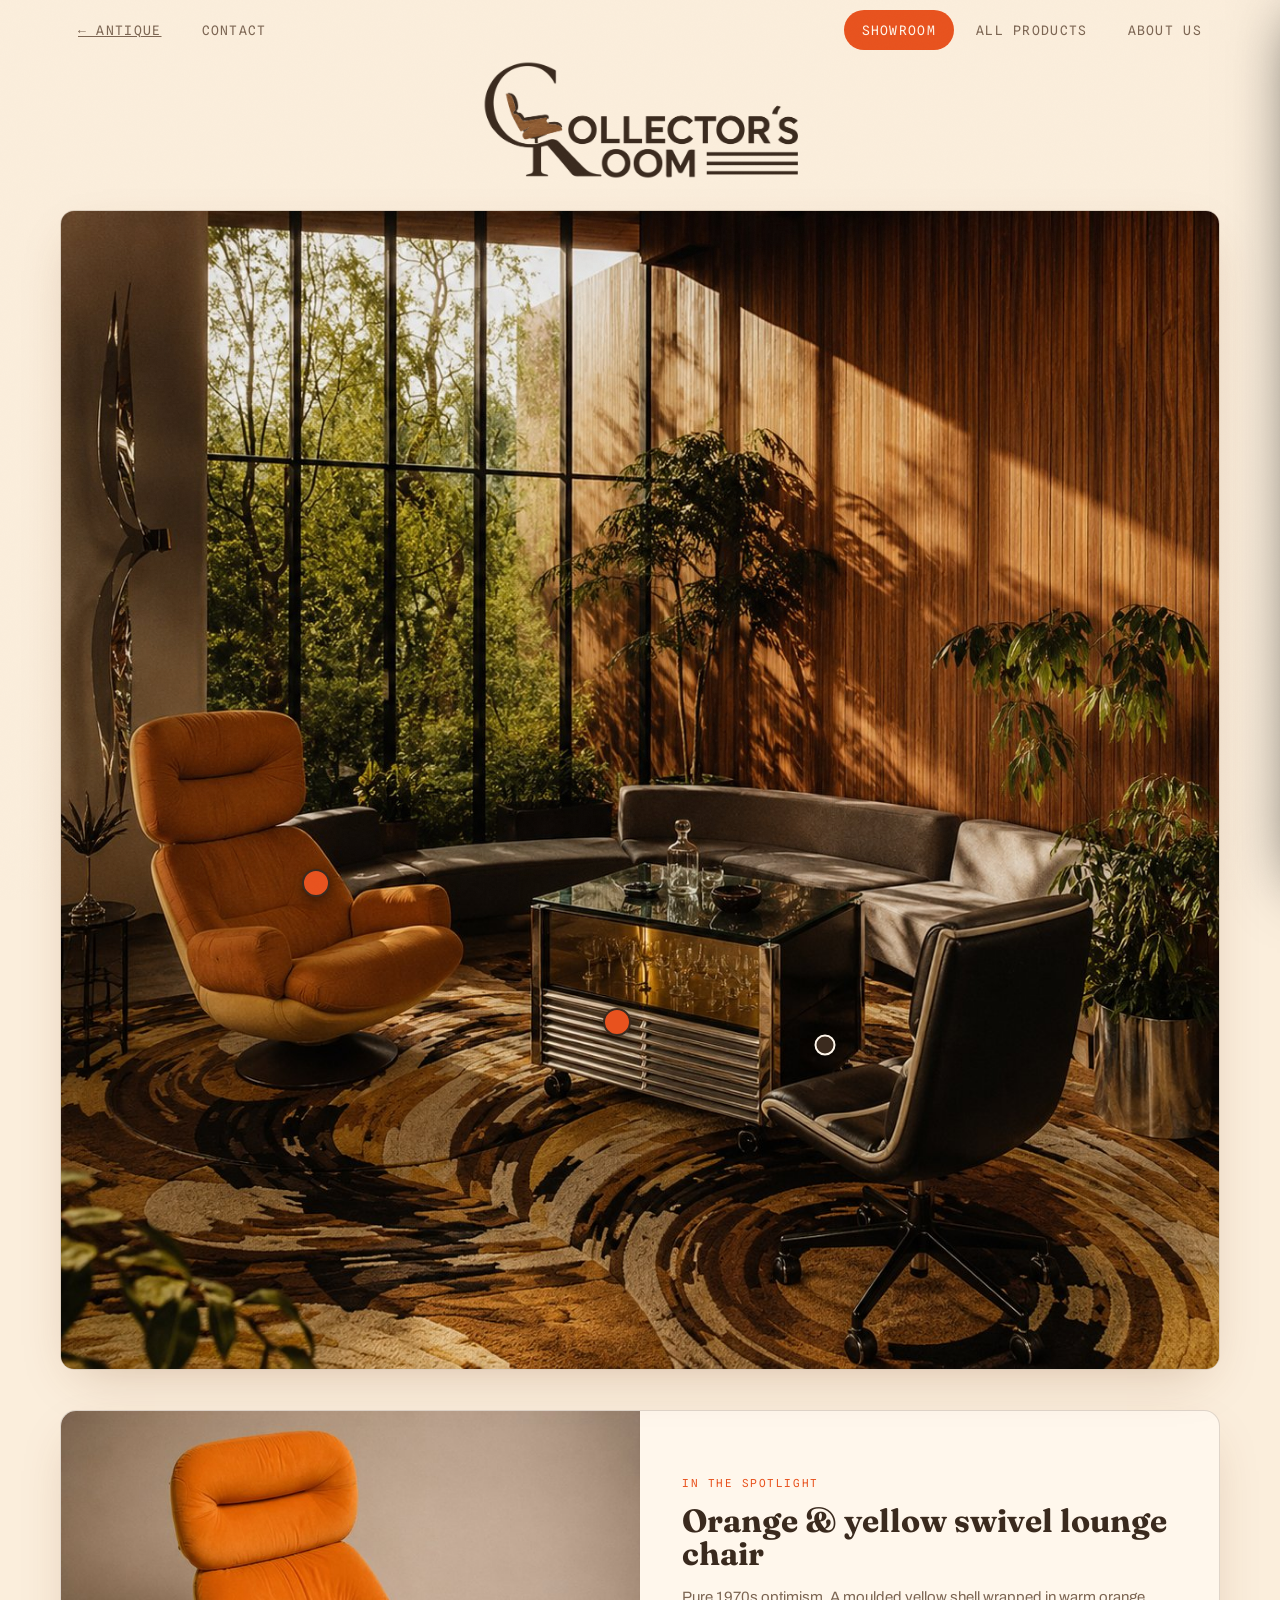
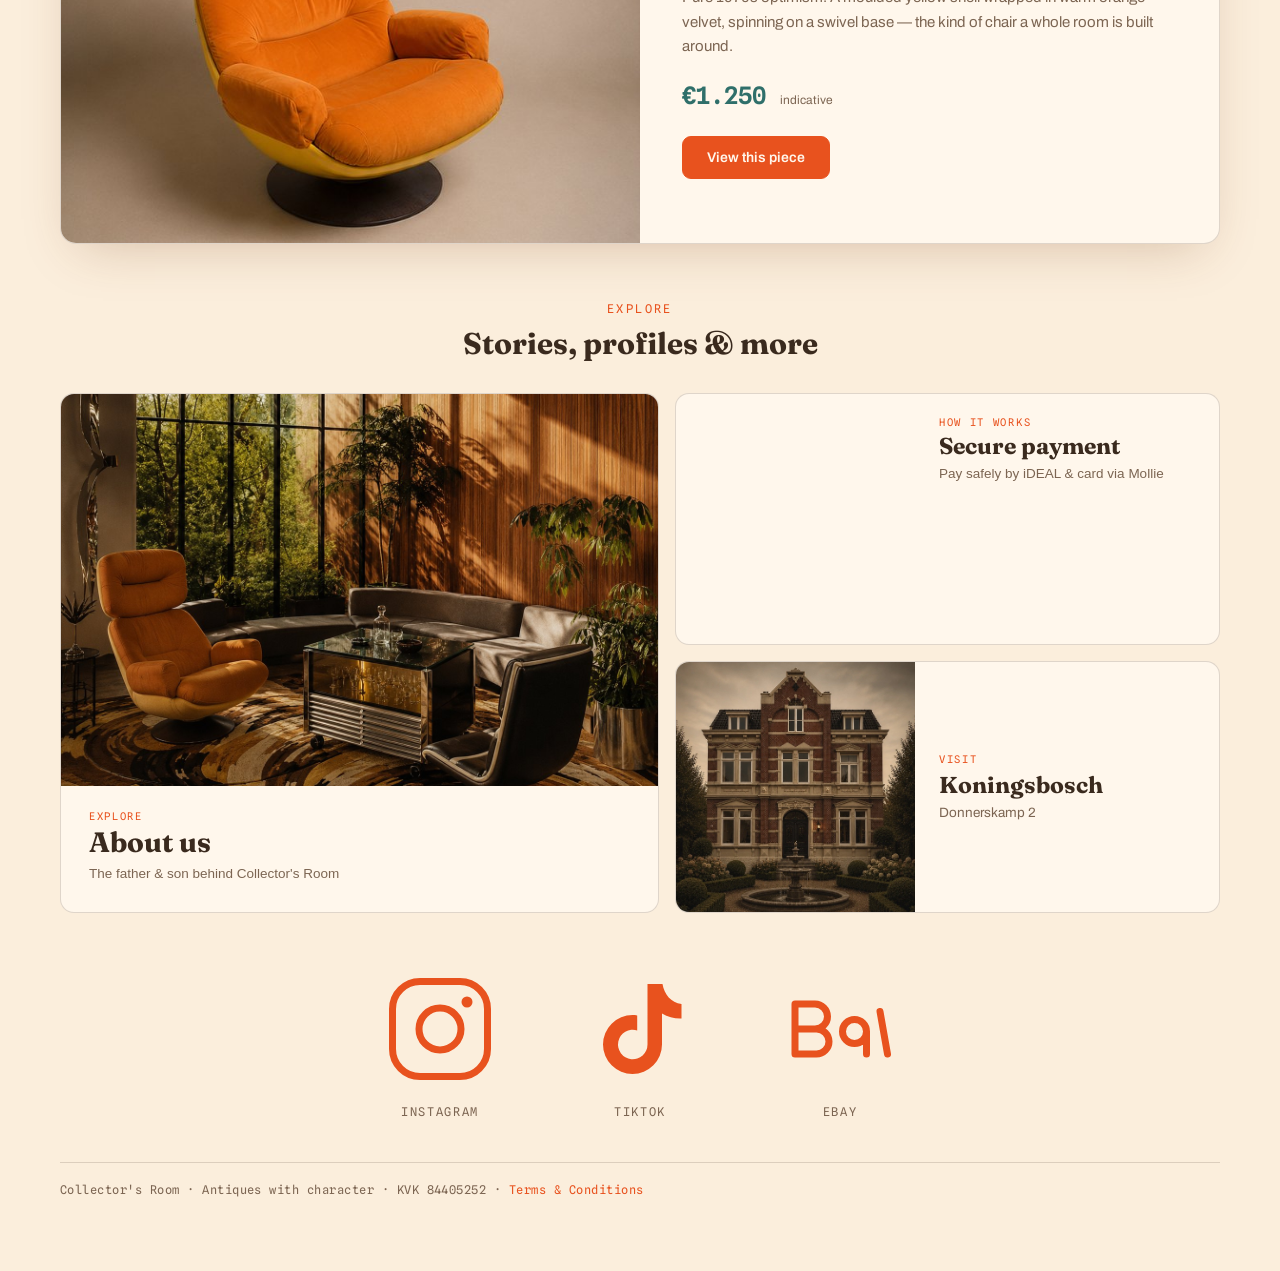
==== Website 2/midcentury.html @ 3e2fb545 "Add files via upload" ====
<!DOCTYPE html>
<html lang="en">
<head>
<meta charset="utf-8">
<meta name="viewport" content="width=device-width, initial-scale=1">
<title>Collector's Room — Mid Century</title>
<meta name="description" content="Antiques with character. Rare, authentic mid-century and design pieces with a story. A father-and-son business.">
<link rel="preconnect" href="https://fonts.googleapis.com">
<link rel="preconnect" href="https://fonts.gstatic.com" crossorigin>
<link href="https://fonts.googleapis.com/css2?family=Archivo:wght@400;500;600;700;800&family=Fraunces:ital,opsz,wght@0,9..144,400..900;1,9..144,400..700&family=Spline+Sans+Mono:wght@400;500;600&display=swap" rel="stylesheet">
<link rel="stylesheet" href="css/style.css">
<link rel="stylesheet" href="css/mc.css">
</head>
<body>
<div class="wrap">
  <nav class="topnav" aria-label="Menu">
    <div class="nav-left">
      <a class="tab" href="index.html">← Antique</a>
      <button class="tab" data-view="contact">Contact</button>
    </div>
    <div class="nav-right">
      <button class="tab active" data-view="showroom">Showroom</button>
      <button class="tab" data-view="producten">All Products</button>
      <button class="tab" data-view="about">About us</button>
    </div>
  </nav>

  <!-- ============ SHOWROOM ============ -->
  <section id="view-showroom">
    <img class="logo-banner" src="images/logo-mc.png" alt="Collector's Room">

    <div class="stage-shell">
      <div class="stage" id="stage">
        <img class="stage-bg" id="stage-bg" src="images/mc-room.jpg" alt="The mid-century room">
      </div>
    </div>

    <!-- SPOTLIGHT -->
    <div class="spotlight">
      <div class="spot-media"><img src="images/mc-oranje.jpg" alt="Orange lounge chair"></div>
      <div class="spot-text">
        <p class="eyebrow">In the spotlight</p>
        <h2 class="spot-title">Orange &amp; yellow swivel lounge chair</h2>
        <p class="spot-story">Pure 1970s optimism. A moulded yellow shell wrapped in warm orange velvet, spinning on a swivel base &mdash; the kind of chair a whole room is built around.</p>
        <div class="spot-price">&euro;1.250 <small>indicative</small></div>
        <button class="primary spot-btn" data-open="mc_lounge">View this piece</button>
      </div>
    </div>

    <!-- EXPLORE -->
    <div class="explore">
      <p class="eyebrow-big center">Explore</p>
      <h2 class="explore-h">Stories, profiles &amp; more</h2>
      <div class="explore-grid">
        <button class="ex-card big" data-view="about">
          <span class="ex-img" style="background-image:url('images/mc-room.jpg')"></span>
          <span class="ex-txt"><span class="ex-eye">Explore</span><span class="ex-title">About us</span><span class="ex-sub">The father &amp; son behind Collector's Room</span></span>
        </button>
        <button class="ex-card" data-view="terms">
          <span class="ex-img" style="background-image:url('images/mc-barkast.jpg')"></span>
          <span class="ex-txt"><span class="ex-eye">How it works</span><span class="ex-title">Secure payment</span><span class="ex-sub">Pay safely by iDEAL &amp; card via Mollie</span></span>
        </button>
        <a class="ex-card" href="https://www.google.com/maps/search/?api=1&amp;query=Donnerskamp+2+Koningsbosch" target="_blank" rel="noopener">
          <span class="ex-img" style="background-image:url('images/villa.jpg')"></span>
          <span class="ex-txt"><span class="ex-eye">Visit</span><span class="ex-title">Koningsbosch</span><span class="ex-sub">Donnerskamp 2</span></span>
        </a>
      </div>
    </div>

    <div class="socials">
      <a class="social" href="#" aria-label="Instagram" title="Instagram (link follows)">
        <svg viewBox="0 0 24 24" fill="none" stroke="currentColor" stroke-width="1.4"><rect x="2.5" y="2.5" width="19" height="19" rx="5.5"/><circle cx="12" cy="12" r="4.2"/><circle cx="17.4" cy="6.6" r="1.1" fill="currentColor" stroke="none"/></svg>
        <span class="social-label">Instagram</span>
      </a>
      <a class="social" data-tiktok href="https://www.tiktok.com/@collectors.room" target="_blank" rel="noopener" aria-label="TikTok @collectors.room" title="TikTok @collectors.room">
        <svg viewBox="0 0 24 24" fill="currentColor"><path d="M16.5 3c.35 2.1 1.7 3.7 3.8 4v2.9c-1.4.05-2.7-.3-3.9-1v6.2a5.9 5.9 0 1 1-5.9-5.9c.32 0 .63.03.94.08v3a2.95 2.95 0 1 0 2.06 2.82V3h3Z"/></svg>
        <span class="social-label">TikTok</span>
      </a>
      <a class="social" href="#" aria-label="eBay" title="eBay (link follows)">
        <svg viewBox="0 0 24 24" fill="none" stroke="currentColor" stroke-width="1.4" stroke-linecap="round" stroke-linejoin="round"><path d="M3 7h4a2.5 2.5 0 0 1 0 5H3zM3 12h4.3a2.5 2.5 0 0 1 0 5H3zM12.5 12.5a2.4 2.4 0 1 0 4.8 0 2.4 2.4 0 0 0-4.8 0Zm4.8 0V17M20 8.5 21.5 17"/></svg>
        <span class="social-label">eBay</span>
      </a>
    </div>
  </section>

  <!-- ============ ALL PRODUCTS ============ -->
  <section id="view-producten" hidden>
    <p class="eyebrow-big">Catalogue</p>
    <h1 class="lead">All pieces.</h1>
    <p class="sub">Everything currently in stock &mdash; click for the story.</p>
    <div class="grid" id="grid"></div>
    <p class="insp-foot"><button class="link-btn" data-view="showroom">&larr; Back to the showroom</button></p>
  </section>

  <!-- ============ ABOUT ============ -->
  <section id="view-about" hidden>
    <p class="eyebrow-big">About</p>
    <h1 class="lead">A father &amp; son.</h1>
    <p class="sub wide">Collector's Room is a father and son with a shared obsession for antiques. What our fathers taught us the old way, we now do young &mdash; turning the hunt into a new kind of story. We comb markets and estates for the loud, the rare and the gloriously over-the-top, and bring it to a new generation.</p>

    <div class="collage">
      <img class="c1" src="images/woonkamer.jpg" alt="A styled room">
      <img class="c2" src="images/hal.jpg" alt="The hallway">
      <img class="c3" src="images/fauteuil.jpg" alt="A design chair">
      <img class="c4" src="images/rolkast.jpg" alt="An op-art cabinet">
      <img class="c5" src="images/buste.jpg" alt="A bronze bust">
    </div>
    <p class="collage-note">These are placeholder images. Replace them with your own photos (the two of you, the workshop, the markets) by dropping them into the <code>images/</code> folder and pointing the <code>src</code> here to them.</p>

    <div class="about-strip">
      <span class="strip-label">Names that have passed through our hands</span>
      <span class="strip-names">Joe Colombo &middot; Bieffeplast &middot; Pastoe &middot; Italian design houses</span>
    </div>

    <dl class="biz">
      <div><dt>Company</dt><dd data-merk>Collector's Room</dd></div>
      <div><dt>Chamber of Commerce (KVK)</dt><dd data-kvk>84405252</dd></div>
      <div><dt>Location</dt><dd>Donnerskamp 2, Koningsbosch</dd></div>
      <div><dt>Payment</dt><dd>iDEAL &amp; card via Mollie</dd></div>
      <div><dt>Email</dt><dd><a href="mailto:zakelijk.roelofs@gmail.com">zakelijk.roelofs@gmail.com</a></dd></div>
      <div><dt>Follow</dt><dd><a data-tiktok href="https://www.tiktok.com/@collectors.room" target="_blank" rel="noopener">TikTok @collectors.room</a></dd></div>
    </dl>
    <p class="insp-foot"><button class="link-btn" data-view="showroom">&larr; Back to the showroom</button></p>
  </section>

  <!-- ============ CONTACT ============ -->
  <section id="view-contact" hidden>
    <h1 class="lead center contact-title"><em>Let&rsquo;s talk.</em></h1>
    <p class="sub center wide-center">Interested in a piece, or have something special to offer? Send a message.</p>
    <div class="contact-icons">
      <a class="ci" href="tel:+31649635126">
        <svg viewBox="0 0 24 24" fill="none" stroke="currentColor" stroke-width="1.5" stroke-linecap="round" stroke-linejoin="round"><path d="M6.5 3h3l1.6 4-2 1.4a12 12 0 0 0 4.9 4.9l1.4-2 4 1.6v3a2 2 0 0 1-2.2 2A16 16 0 0 1 4.5 5.2 2 2 0 0 1 6.5 3Z"/></svg>
        <span class="ci-label">Call us</span>
        <span class="ci-value">+31 6 49 63 51 26</span>
      </a>
      <a class="ci ci-main" href="mailto:zakelijk.roelofs@gmail.com?subject=Message%20from%20the%20website">
        <svg viewBox="0 0 24 24" fill="none" stroke="currentColor" stroke-width="1.5" stroke-linecap="round" stroke-linejoin="round"><path d="M22 2 11 13M22 2l-7 20-4-9-9-4 20-7Z"/></svg>
        <span class="ci-label">Send message</span>
        <span class="ci-value">Start a message &rarr;</span>
      </a>
    </div>
    <p class="insp-foot center"><button class="link-btn" data-view="showroom">&larr; Back to the showroom</button></p>
  </section>

  <!-- ============ TERMS ============ -->
  <section id="view-terms" hidden>
    <p class="eyebrow-big">Legal</p>
    <h1 class="lead">Terms &amp; Conditions.</h1>
    <div class="legal">
      <p><strong>Collector's Room</strong> &middot; Chamber of Commerce (KVK) <span data-kvk>84405252</span> &middot; <a href="mailto:zakelijk.roelofs@gmail.com">zakelijk.roelofs@gmail.com</a></p>

      <h3>1. Scope</h3>
      <p>These terms apply to every offer, order and agreement between Collector's Room ("we", "us") and the buyer ("you") made through this website. By placing an order you accept these terms.</p>

      <h3>2. Our pieces</h3>
      <p>We sell second-hand, vintage and antique items. Each piece is unique and sold in the condition described. Age-related traces such as wear, patina, small marks or repairs are part of the character of these objects and are not defects. We describe every piece as fully and honestly as we can, including known flaws, and provide photographs. If anything is unclear, contact us before buying.</p>

      <h3>3. Prices</h3>
      <p>Prices are in euros. Where the VAT margin scheme for second-hand goods applies, VAT is not shown separately and cannot be reclaimed. Shipping costs are not included and are quoted separately per piece. Prices shown as "indicative" are illustrative and confirmed at the moment of sale.</p>

      <h3>4. Orders and agreement</h3>
      <p>An order or reservation is an offer to buy. The agreement is concluded once we confirm it in writing (by email). Because every item is one of a kind, an item may already be reserved or sold; in that case no agreement arises and any payment is refunded.</p>

      <h3>5. Payment</h3>
      <p>Payment is made through Mollie (iDEAL, card and other supported methods) or by bank transfer, as agreed. The piece remains our property until payment has been received in full.</p>

      <h3>6. Shipping and delivery</h3>
      <p>Given the size, weight and fragility of many pieces, shipping and delivery are arranged individually. We agree the method, cost and timing with you before dispatch, and pack with care. Collection in person is possible by appointment. Risk of loss or damage passes to you on delivery or collection.</p>

      <h3>7. Right of withdrawal (returns)</h3>
      <p>If you are a consumer in the EU, you have the right to withdraw from the purchase within 14 days of receiving the item, without giving a reason. To do so, notify us by email within that period and return the item in the same condition in which you received it. The cost of return shipping is yours. We refund the purchase price within 14 days of receiving the returned item. This right does not apply to items made or sourced to your specific instructions.</p>

      <h3>8. Conformity</h3>
      <p>We deliver the piece as described and depicted. Given the nature of vintage and antique goods, no warranty is given on age-related wear or on the ordinary lifespan of old materials. Your statutory rights as a consumer remain unaffected.</p>

      <h3>9. Liability</h3>
      <p>Our liability is limited to the purchase price of the piece concerned. We are not liable for indirect or consequential loss, except in the case of intent or gross negligence on our part.</p>

      <h3>10. Complaints</h3>
      <p>Not happy with something? Email us at <a href="mailto:zakelijk.roelofs@gmail.com">zakelijk.roelofs@gmail.com</a> and we will do our best to resolve it quickly. EU consumers can also use the European Commission's online dispute resolution platform.</p>

      <h3>11. Applicable law</h3>
      <p>Dutch law applies to these terms and to every agreement with us.</p>
    </div>
    <p class="insp-foot"><button class="link-btn" data-view="showroom">&larr; Back to the showroom</button></p>
  </section>

  <footer>
    <span data-merk>Collector's Room</span> &middot; Antiques with character &middot; KVK&nbsp;<span data-kvk></span>
    &middot; <button class="foot-link" data-view="terms">Terms &amp; Conditions</button>
  </footer>
</div>

<div class="scrim" id="scrim"></div>
<aside class="panel" id="panel" role="dialog" aria-modal="true" aria-labelledby="pname">
  <div class="panel-media"><button class="close" id="close" aria-label="Close">&#10005;</button><img id="pimg" alt=""></div>
  <div class="panel-body">
    <span class="badge" id="badge"></span>
    <p class="eyebrow" id="eyebrow"></p>
    <h2 class="pname" id="pname"></h2>
    <dl id="specs"></dl>
    <p class="story" id="story"></p>
    <div class="price" id="price"></div>
    <div class="cta" id="cta"></div>
    <p class="note">Prices are indicative &mdash; for illustration only.</p>
  </div>
</aside>

<script src="js/products-mc.js"></script>
<script src="js/app.js"></script>
</body>
</html>
---- Website 2/css/style.css ----
:root{
  --ox:#3A1714;          /* oxblood surface */
  --ox-deep:#260D0B;     /* page ground (oude achtergrond) */
  --ox-lift:#4A211C;
  --taupe:#B2A488;       /* accent + knoppen */
  --taupe-d:#9A8C70;
  --brass:#C39B52;       /* subtiele haarlijn */
  --bone:#F2E7D2;        /* tekst */
  --bone-dim:#CBB99A;    /* gedempte tekst */
  --moss:#7B8438;
  --ink:#160C09;
  --studio:#BEAC92;      /* studio-achtergrond productfoto's */
  --line:rgba(195,155,82,.28);
  --shadow:0 22px 60px -20px rgba(0,0,0,.62);
}
*{box-sizing:border-box}
html,body{margin:0}
body{background:var(--ox-deep);color:var(--bone);
  font-family:'Archivo',system-ui,sans-serif;-webkit-font-smoothing:antialiased;line-height:1.55}
body::after{content:"";position:fixed;inset:0;pointer-events:none;z-index:9999;opacity:.045;
  background-image:url("data:image/svg+xml,%3Csvg xmlns='http://www.w3.org/2000/svg' width='160' height='160'%3E%3Cfilter id='n'%3E%3CfeTurbulence type='fractalNoise' baseFrequency='0.85' numOctaves='3' stitchTiles='stitch'/%3E%3C/filter%3E%3Crect width='100%25' height='100%25' filter='url(%23n)'/%3E%3C/svg%3E")}
.wrap{max-width:1200px;margin:0 auto;padding:8px 20px 72px}
a{color:inherit}

/* slanke bovenbalk met alleen de tabs */
.topnav{display:flex;justify-content:space-between;align-items:center;gap:8px;margin-bottom:2px}
.nav-left,.nav-right{display:flex;gap:4px}
.tab{font-family:'Spline Sans Mono',monospace;font-size:13px;letter-spacing:.1em;text-transform:uppercase;
  border:none;background:transparent;color:var(--bone-dim);padding:12px 18px;border-radius:999px;cursor:pointer;transition:.18s}
.tab:hover{color:var(--bone)}
.tab.active{background:var(--taupe);color:var(--ink)}

/* logo: compact en gecentreerd, strak boven de foto */
.logo-banner{display:block;height:clamp(75px,10.5vw,120px);width:auto;max-width:100%;margin:8px auto 30px}

.lead{font-family:'Fraunces',serif;font-weight:600;font-size:clamp(26px,4.4vw,44px);line-height:1.04;letter-spacing:-.01em;max-width:20ch;margin:8px 0 6px}
.lead em{font-style:italic;color:var(--taupe)}
.sub{font-size:15px;color:var(--bone-dim);max-width:54ch;margin-bottom:18px}
.sub.full{max-width:none}
.sub.wide{max-width:62ch}

.stage-shell{position:relative;border-radius:14px;overflow:hidden;box-shadow:var(--shadow);border:1px solid var(--line)}
.stage{position:relative;width:100%;display:block;line-height:0}
.stage-bg{position:relative;width:100%;height:auto;display:block}

.hs{position:absolute;transform:translate(-50%,-50%);border:none;background:none;cursor:pointer;padding:0;z-index:3}
.hs .pin{display:block;border-radius:50%;background:var(--bone);border:2px solid var(--ink);box-shadow:0 4px 14px rgba(0,0,0,.5);transition:transform .18s}
.hs[data-tier="A"] .pin{width:15px;height:15px}
.hs[data-tier="B"] .pin{width:21px;height:21px}
.hs[data-tier="C"] .pin{width:28px;height:28px;background:var(--taupe);border-color:var(--bone)}
.hs::after{content:"";position:absolute;left:50%;top:50%;width:100%;height:100%;border-radius:50%;border:1.5px solid var(--taupe);transform:translate(-50%,-50%);animation:ring 2.4s ease-out infinite;opacity:0}
@keyframes ring{0%{width:14px;height:14px;opacity:.85}100%{width:56px;height:56px;opacity:0}}
.hs:hover .pin,.hs:focus-visible .pin{transform:scale(1.25)}
.hs:focus-visible{outline:none}
.hs:focus-visible .pin{box-shadow:0 0 0 4px rgba(178,164,136,.6)}
.hs .tip{position:absolute;left:50%;bottom:calc(100% + 9px);transform:translateX(-50%);white-space:nowrap;
  font-family:'Spline Sans Mono',monospace;font-size:10px;letter-spacing:.1em;text-transform:uppercase;background:var(--ink);color:var(--bone);
  padding:5px 9px;border-radius:6px;opacity:0;pointer-events:none;transition:.16s;border:1px solid var(--line)}
.hs:hover .tip,.hs:focus-visible .tip{opacity:1}

/* doorgang naar volgende kamer */
.hs-room{position:absolute;transform:translate(-50%,-50%);border:none;background:none;cursor:pointer;padding:0;z-index:4}
.hs-room .door{font-family:'Spline Sans Mono',monospace;font-size:11px;letter-spacing:.14em;text-transform:uppercase;
  color:var(--bone);background:rgba(13,6,4,.6);border:1px solid var(--taupe);padding:10px 15px;border-radius:999px;
  backdrop-filter:blur(3px);box-shadow:0 6px 22px rgba(0,0,0,.55);transition:.18s;white-space:nowrap;line-height:1}
.hs-room:hover .door,.hs-room:focus-visible .door{background:var(--taupe);color:var(--ink);border-color:var(--taupe)}
.hs-room.soon .door{opacity:.85}
.hs-room:focus-visible{outline:none}
.hs-room:focus-visible .door{box-shadow:0 0 0 4px rgba(178,164,136,.55)}
.hs-room::after{content:"";position:absolute;left:50%;top:50%;width:100%;height:100%;border-radius:999px;border:1.5px solid var(--taupe);transform:translate(-50%,-50%);animation:doorpulse 2.6s ease-out infinite;opacity:0;pointer-events:none}
@keyframes doorpulse{0%{opacity:.5;transform:translate(-50%,-50%) scale(1)}100%{opacity:0;transform:translate(-50%,-50%) scale(1.35)}}
@media(prefers-reduced-motion:reduce){.hs::after,.hs-room::after{animation:none}}

/* catalogus */
.cat-head{margin:54px 0 18px;display:flex;align-items:baseline;justify-content:space-between;gap:16px;flex-wrap:wrap;border-top:1px solid var(--line);padding-top:26px}
.cat-head h2{font-family:'Fraunces',serif;font-weight:700;font-size:27px;letter-spacing:-.01em;margin:0}
.cat-head p{margin:0;font-size:13px;color:var(--bone-dim)}
.grid{display:grid;grid-template-columns:repeat(auto-fill,minmax(240px,1fr));gap:18px}
.card{background:var(--ox);border-radius:12px;overflow:hidden;border:1px solid var(--line);cursor:pointer;transition:transform .18s,box-shadow .18s;display:flex;flex-direction:column}
.card:hover{transform:translateY(-4px);box-shadow:var(--shadow)}
.card-img{aspect-ratio:4/3;overflow:hidden;background:var(--studio)}
.card-img img{width:100%;height:100%;object-fit:cover;object-position:center top;display:block;transition:transform .4s}
.card:hover .card-img img{transform:scale(1.05)}
.card-b{padding:14px 15px 16px;display:flex;flex-direction:column;gap:6px;flex:1}
.card-cat{font-family:'Spline Sans Mono',monospace;font-size:10px;letter-spacing:.1em;text-transform:uppercase;color:var(--taupe)}
.card-name{font-family:'Fraunces',serif;font-weight:600;font-size:17px;line-height:1.15}
.card-foot{margin-top:auto;display:flex;align-items:center;justify-content:space-between;gap:8px;padding-top:8px}
.card-price{font-family:'Spline Sans Mono',monospace;font-weight:600;font-size:14px;color:var(--bone)}
.tag{font-family:'Spline Sans Mono',monospace;font-size:9px;letter-spacing:.12em;text-transform:uppercase;padding:3px 7px;border-radius:999px;border:1px solid var(--line);color:var(--bone)}
.tag.A{background:var(--moss);color:var(--ink);border-color:var(--moss)}
.tag.B{background:transparent;color:var(--taupe);border-color:var(--taupe)}
.tag.C{background:var(--taupe);color:var(--ink);border-color:var(--taupe)}

/* paneel */
.scrim{position:fixed;inset:0;background:rgba(13,6,4,.62);backdrop-filter:blur(2px);opacity:0;pointer-events:none;transition:.25s;z-index:40}
.scrim.open{opacity:1;pointer-events:auto}
.panel{position:fixed;top:0;right:0;height:100%;width:min(430px,92vw);background:var(--ox);border-left:1px solid var(--line);
  box-shadow:-24px 0 60px -20px rgba(0,0,0,.7);transform:translateX(105%);transition:transform .32s cubic-bezier(.4,0,.1,1);z-index:50;display:flex;flex-direction:column}
.panel.open{transform:translateX(0)}
@media(prefers-reduced-motion:reduce){.panel{transition:none}.card,.card-img img{transition:none}}
.panel-media{position:relative;aspect-ratio:4/3;background:var(--studio);overflow:hidden;flex:none}
.panel-media img{width:100%;height:100%;object-fit:cover;object-position:center top;display:block}
.panel .close{position:absolute;top:14px;right:14px;width:38px;height:38px;border-radius:50%;border:1px solid var(--line);background:rgba(13,6,4,.7);color:var(--bone);font-size:18px;cursor:pointer;z-index:2}
.panel-body{padding:24px 26px 26px;overflow:auto}
.badge{font-family:'Spline Sans Mono',monospace;font-size:10px;letter-spacing:.16em;text-transform:uppercase;display:inline-block;padding:5px 10px;border-radius:999px;border:1px solid var(--line);margin-bottom:14px;color:var(--bone)}
.badge.A{background:var(--moss);color:var(--ink);border-color:var(--moss)}
.badge.B{background:transparent;color:var(--taupe);border-color:var(--taupe)}
.badge.C{background:var(--taupe);color:var(--ink);border-color:var(--taupe)}
.eyebrow{font-family:'Spline Sans Mono',monospace;font-size:11px;letter-spacing:.14em;text-transform:uppercase;color:var(--taupe);margin:0 0 4px}
.pname{font-family:'Fraunces',serif;font-weight:700;font-size:28px;line-height:1.06;margin:0 0 16px}
.spec{border-top:1px solid var(--line);padding:9px 0;display:flex;justify-content:space-between;gap:14px;font-size:13.5px}
.spec dt{font-family:'Spline Sans Mono',monospace;font-size:10.5px;letter-spacing:.08em;text-transform:uppercase;color:var(--bone-dim)}
.spec dd{margin:0;text-align:right;font-weight:500;color:var(--bone)}
.story{font-size:14px;line-height:1.65;margin:16px 0 18px;color:var(--bone-dim)}
.price{font-family:'Spline Sans Mono',monospace;font-weight:600;font-size:25px;margin:2px 0;color:var(--bone)}
.price small{font-family:'Archivo',sans-serif;font-weight:400;font-size:12px;color:var(--bone-dim);letter-spacing:0}
.cta{display:flex;gap:10px;margin-top:16px;flex-wrap:wrap}
.cta a,.cta button{flex:1;min-width:130px;text-align:center;text-decoration:none;font-family:'Archivo',sans-serif;font-weight:600;font-size:14px;padding:13px 16px;border-radius:9px;cursor:pointer;border:1px solid var(--taupe);transition:.16s}
.cta .primary{background:var(--taupe);color:var(--ink)}
.cta .primary:hover{background:var(--taupe-d);border-color:var(--taupe-d)}
.cta .ghost{background:transparent;color:var(--bone);border-color:var(--line)}
.cta .ghost:hover{border-color:var(--taupe);color:var(--taupe)}
.note{font-size:11px;color:var(--bone-dim);margin-top:14px;font-family:'Spline Sans Mono',monospace;letter-spacing:.02em}

footer{margin-top:40px;border-top:1px solid var(--line);padding-top:18px;font-size:12px;color:var(--bone-dim);font-family:'Spline Sans Mono',monospace;letter-spacing:.04em}

/* bedrijfsinfo */
.info-wrap{margin-top:46px;border-top:1px solid var(--line);padding-top:34px}
.info-wrap > h2{font-family:'Fraunces',serif;font-weight:700;font-size:28px;margin:0 0 4px}
.info-wrap > .sub{margin-bottom:22px}
.eyebrow-big{font-family:'Spline Sans Mono',monospace;font-size:12px;letter-spacing:.2em;text-transform:uppercase;color:var(--taupe);margin:6px 0 2px}
.insp-grid{display:grid;grid-template-columns:repeat(auto-fit,minmax(240px,1fr));gap:18px;margin:26px 0 8px}
.insp{background:var(--ox);border:1px solid var(--line);border-radius:12px;padding:24px 22px 26px;position:relative}
.insp-no{font-family:'Spline Sans Mono',monospace;font-size:12px;letter-spacing:.1em;color:var(--taupe)}
.insp h3{font-family:'Fraunces',serif;font-weight:700;font-size:21px;margin:10px 0 8px;line-height:1.08}
.insp p{font-size:14px;line-height:1.65;color:var(--bone-dim);margin:0}
.insp-foot{margin-top:26px;font-size:15px;color:var(--bone-dim)}
.link-btn{font:inherit;color:var(--taupe);background:none;border:none;cursor:pointer;padding:0;font-weight:700}
.link-btn:hover{color:var(--bone);text-decoration:underline}

/* contact */
.contact-list{display:flex;flex-direction:column;gap:2px;margin:6px 0 8px;max-width:520px}
.contact-row{display:flex;align-items:center;justify-content:space-between;gap:16px;text-decoration:none;
  border-top:1px solid var(--line);padding:16px 2px;transition:.15s}
.contact-row:last-child{border-bottom:1px solid var(--line)}
.contact-row span{font-family:'Spline Sans Mono',monospace;font-size:11px;letter-spacing:.12em;text-transform:uppercase;color:var(--bone-dim)}
.contact-row b{font-family:'Fraunces',serif;font-weight:600;font-size:19px;color:var(--bone)}
.contact-row:hover b{color:var(--taupe)}

/* ---- about: fotocollage ---- */
.collage{display:grid;grid-template-columns:repeat(4,1fr);grid-auto-rows:150px;gap:10px;margin:24px 0 10px}
.collage img{width:100%;height:100%;object-fit:cover;border-radius:10px;display:block;border:1px solid var(--line)}
.collage .c1{grid-column:span 2;grid-row:span 2}
.collage .c2{grid-column:span 2}
.collage .c3{grid-column:span 1}
.collage .c4{grid-column:span 1}
.collage .c5{grid-column:span 4}
@media(max-width:640px){.collage{grid-template-columns:repeat(2,1fr);grid-auto-rows:120px}.collage .c1{grid-column:span 2}.collage .c5{grid-column:span 2}}
.collage-note{font-size:12px;color:var(--bone-dim);opacity:.75;margin:6px 0 22px}
.collage-note code{font-family:'Spline Sans Mono',monospace;background:var(--ox);padding:1px 5px;border-radius:4px}

/* ---- about: designer-namen strip ---- */
.about-strip{border-top:1px solid var(--line);border-bottom:1px solid var(--line);padding:18px 0;margin:8px 0 22px;
  display:flex;flex-direction:column;gap:6px}
.strip-label{font-family:'Spline Sans Mono',monospace;font-size:11px;letter-spacing:.16em;text-transform:uppercase;color:var(--bone-dim)}
.strip-names{font-family:'Fraunces',serif;font-size:22px;color:var(--taupe)}

/* ---- about: bedrijfsgegevens ---- */
.biz{display:grid;grid-template-columns:repeat(auto-fit,minmax(220px,1fr));gap:2px 24px;margin:0 0 8px}
.biz > div{border-top:1px solid var(--line);padding:12px 0;display:flex;justify-content:space-between;gap:14px}
.biz dt{font-family:'Spline Sans Mono',monospace;font-size:10.5px;letter-spacing:.08em;text-transform:uppercase;color:var(--bone-dim);margin:0}
.biz dd{margin:0;text-align:right;font-weight:500;color:var(--bone)}
.biz a{color:var(--taupe)}

/* ---- footer social ---- */
.foot-social{color:var(--taupe);text-decoration:none}
.foot-social:hover{color:var(--bone);text-decoration:underline}

/* ---- legal / terms ---- */
.legal{max-width:70ch}
.legal p{font-size:14px;line-height:1.7;color:var(--bone-dim);margin:0 0 12px}
.legal strong{color:var(--bone)}
.legal a{color:var(--taupe)}
.legal h3{font-family:'Fraunces',serif;font-weight:700;font-size:18px;color:var(--bone);margin:22px 0 6px}
.foot-link{font:inherit;font-family:'Spline Sans Mono',monospace;font-size:12px;letter-spacing:.04em;color:var(--taupe);background:none;border:none;padding:0;cursor:pointer}
.foot-link:hover{color:var(--bone);text-decoration:underline}

/* ---- welcome / chooser ---- */
#intro{position:fixed;inset:0;z-index:200;display:flex;flex-direction:column;align-items:center;justify-content:center;gap:clamp(24px,4vw,40px);padding:24px;
  background:linear-gradient(rgba(20,7,6,.42),rgba(20,7,6,.72)), url("../images/welcome.jpg") center/cover no-repeat;
  transition:opacity .6s ease, visibility .6s}
#intro.gone{opacity:0;visibility:hidden;pointer-events:none}
.welcome-logo{width:min(440px,66vw);height:auto;display:block;filter:drop-shadow(0 6px 24px rgba(0,0,0,.55))}
.choices{display:flex;gap:clamp(18px,6vw,80px);flex-wrap:wrap;justify-content:center}
.choice-btn{position:relative;font-family:'Fraunces',serif;font-weight:700;font-size:clamp(22px,3.4vw,34px);
  min-width:clamp(180px,22vw,260px);text-align:center;
  padding:20px 40px;border-radius:12px;cursor:pointer;border:1px solid;transition:.18s;box-shadow:0 10px 34px rgba(0,0,0,.45)}
.choice-btn.antique{background:var(--taupe);color:var(--ink);border-color:var(--taupe)}
.choice-btn.antique:hover{background:var(--bone);border-color:var(--bone);transform:translateY(-3px)}
.choice-btn.midcentury{background:#E8521E;color:#fff;border-color:#E8521E}
.choice-btn.midcentury:hover{background:#F2772E;border-color:#F2772E;transform:translateY(-3px)}
.soon-tag{position:absolute;top:-9px;right:-9px;font-family:'Spline Sans Mono',monospace;font-size:9px;letter-spacing:.12em;
  text-transform:uppercase;background:var(--ink);color:var(--bone);padding:3px 8px;border-radius:999px}
.allprod-btn{font-family:'Spline Sans Mono',monospace;font-size:12px;letter-spacing:.2em;text-transform:uppercase;
  color:var(--bone);background:rgba(13,6,4,.4);border:1px solid var(--bone);padding:13px 30px;border-radius:999px;cursor:pointer;
  backdrop-filter:blur(3px);transition:.18s}
.allprod-btn:hover{background:var(--bone);color:var(--ink)}
.mc-soon{font-family:'Spline Sans Mono',monospace;font-size:12px;letter-spacing:.1em;text-transform:uppercase;
  color:#fff;background:rgba(232,82,30,.9);padding:10px 18px;border-radius:999px;margin:0}

/* ---- contact: centered + icon row ---- */
.center{text-align:center}
.contact-title{margin:24px auto 8px}
.wide-center{max-width:52ch;margin-left:auto;margin-right:auto}
.contact-icons{display:grid;grid-template-columns:repeat(2,1fr);gap:16px;margin:34px 0 10px;max-width:640px;margin-left:auto;margin-right:auto}
.ci{display:flex;flex-direction:column;align-items:center;text-align:center;gap:10px;text-decoration:none;
  background:var(--ox);border:1px solid var(--line);border-radius:14px;padding:30px 18px;transition:.18s;color:var(--bone)}
.ci:hover{transform:translateY(-4px);box-shadow:var(--shadow);border-color:var(--taupe)}
.ci svg{width:34px;height:34px;color:var(--taupe)}
.ci-label{font-family:'Fraunces',serif;font-weight:700;font-size:18px}
.ci-value{font-family:'Spline Sans Mono',monospace;font-size:12px;color:var(--bone-dim);word-break:break-word}
.ci-main{background:var(--taupe);border-color:var(--taupe);color:var(--ink)}
.ci-main svg{color:var(--ink)}
.ci-main .ci-value{color:rgba(22,12,9,.7)}
.ci-main:hover{background:var(--taupe-d);border-color:var(--taupe-d)}
@media(max-width:620px){.contact-icons{grid-template-columns:1fr}}

/* ---- footer tiktok icon ---- */
.foot-icon{display:inline-flex;vertical-align:middle;color:var(--taupe);transition:.16s}
.foot-icon svg{width:17px;height:17px}
.foot-icon:hover{color:var(--bone)}

/* ---- spotlight ---- */
.spotlight{display:grid;grid-template-columns:1fr 1fr;gap:0;margin:40px 0 10px;
  background:var(--ox);border:1px solid var(--line);border-radius:16px;overflow:hidden;box-shadow:var(--shadow)}
.spot-media{background:var(--studio);min-height:340px}
.spot-media img{width:100%;height:100%;object-fit:cover;display:block}
.spot-text{padding:40px 42px;display:flex;flex-direction:column;justify-content:center;gap:6px}
.spot-title{font-family:'Fraunces',serif;font-weight:700;font-size:32px;line-height:1.05;margin:2px 0 8px}
.spot-story{font-size:15px;line-height:1.65;color:var(--bone-dim);margin:0 0 12px}
.spot-price{font-family:'Spline Sans Mono',monospace;font-weight:600;font-size:24px;color:var(--brass-lite);margin-bottom:16px}
.spot-price small{font-family:'Archivo',sans-serif;font-weight:400;font-size:12px;color:var(--bone-dim)}
.spot-btn{align-self:flex-start;font-family:'Archivo',sans-serif;font-weight:600;font-size:14px;padding:13px 24px;border-radius:9px;
  cursor:pointer;border:1px solid var(--taupe);background:var(--taupe);color:var(--ink);transition:.16s}
.spot-btn:hover{background:var(--taupe-d);border-color:var(--taupe-d)}
@media(max-width:760px){.spotlight{grid-template-columns:1fr}.spot-media{min-height:280px}.spot-text{padding:30px 26px}}

/* ---- explore grid ---- */
.explore{margin:56px 0 10px}
.explore-h{font-family:'Fraunces',serif;font-weight:700;font-size:30px;text-align:center;margin:2px 0 26px}
.explore-grid{display:grid;grid-template-columns:1.1fr 1fr;grid-template-rows:1fr 1fr;gap:16px;min-height:520px}
.ex-card{display:flex;text-decoration:none;background:var(--ox);border:1px solid var(--line);border-radius:14px;overflow:hidden;
  cursor:pointer;transition:transform .18s,box-shadow .18s,border-color .18s;text-align:left;padding:0;color:var(--bone)}
.ex-card:hover{transform:translateY(-4px);box-shadow:var(--shadow);border-color:var(--taupe)}
.ex-img{background-size:cover;background-position:center;display:block}
.ex-txt{display:flex;flex-direction:column;justify-content:center;gap:6px;padding:22px 24px}
.ex-eye{font-family:'Spline Sans Mono',monospace;font-size:10.5px;letter-spacing:.16em;text-transform:uppercase;color:var(--taupe)}
.ex-title{font-family:'Fraunces',serif;font-weight:700;font-size:23px;line-height:1.05}
.ex-sub{font-size:13.5px;color:var(--bone-dim);line-height:1.5}
/* big card: image top, text below */
.ex-card.big{grid-row:1 / 3;flex-direction:column}
.ex-card.big .ex-img{flex:1;width:100%;min-height:240px}
.ex-card.big .ex-txt{padding:24px 28px 28px;align-items:flex-start}
.ex-card.big .ex-title{font-size:28px}
/* small cards: image left, text right */
.ex-card:not(.big){flex-direction:row}
.ex-card:not(.big) .ex-img{width:44%;min-width:44%}
@media(max-width:720px){.explore-grid{grid-template-columns:1fr;grid-template-rows:none;min-height:0}.ex-card.big{grid-row:auto}.ex-card:not(.big){flex-direction:column}.ex-card:not(.big) .ex-img{width:100%;min-height:180px}}

/* ---- grote social-iconen ---- */
.socials{display:flex;justify-content:center;gap:clamp(28px,7vw,80px);margin:56px 0 20px;flex-wrap:wrap}
.social{display:flex;flex-direction:column;align-items:center;gap:14px;text-decoration:none;color:var(--taupe);transition:.18s}
.social svg{width:clamp(78px,13vw,120px);height:clamp(78px,13vw,120px)}
.social-label{font-family:'Spline Sans Mono',monospace;font-size:12px;letter-spacing:.14em;text-transform:uppercase;color:var(--bone-dim)}
.social:hover{color:var(--bone);transform:translateY(-4px)}
.social:hover .social-label{color:var(--bone)}

/* betaal-bevestiging */
.paid-note{background:var(--taupe);color:var(--ink);text-align:center;padding:12px 16px;border-radius:10px;
  font-family:'Archivo',sans-serif;font-weight:600;margin:0 0 14px}
---- Website 2/css/mc.css ----
/* Mid Century — licht oranje thema (overschrijft style.css) */
:root{
  --ox-deep:#FBEEDC;     /* pagina-achtergrond: licht oranje/crème */
  --ox:#FFF7EC;          /* kaarten / paneel */
  --ox-lift:#F1DFC6;
  --taupe:#E8521E;       /* PRIMAIR: mid-century oranje */
  --taupe-d:#C6410F;
  --brass:#2F6F6A;       /* SECUNDAIR: teal */
  --brass-lite:#2F6F6A;
  --bone:#3A2A1E;        /* tekst: donkerbruin */
  --bone-dim:#7C6552;
  --moss:#2F6F6A;
  --ink:#FFF7EC;         /* tekst op oranje/teal knoppen: crème */
  --studio:#D9C6AD;
  --line:rgba(58,42,30,.16);
  --shadow:0 18px 50px -18px rgba(120,60,20,.28);
}
body::after{opacity:.02}                                   /* minder korrel op licht */
.tip{background:#2A1D12;color:#FFF7EC;border-color:transparent}
.panel .close{background:rgba(255,247,236,.92);color:#3A2A1E}
.hs-room .door{background:rgba(255,247,236,.9);color:#3A2A1E}
.scrim{background:rgba(58,32,14,.4)}
/* logo op licht: donkere variant */
.logo-banner{content:none}
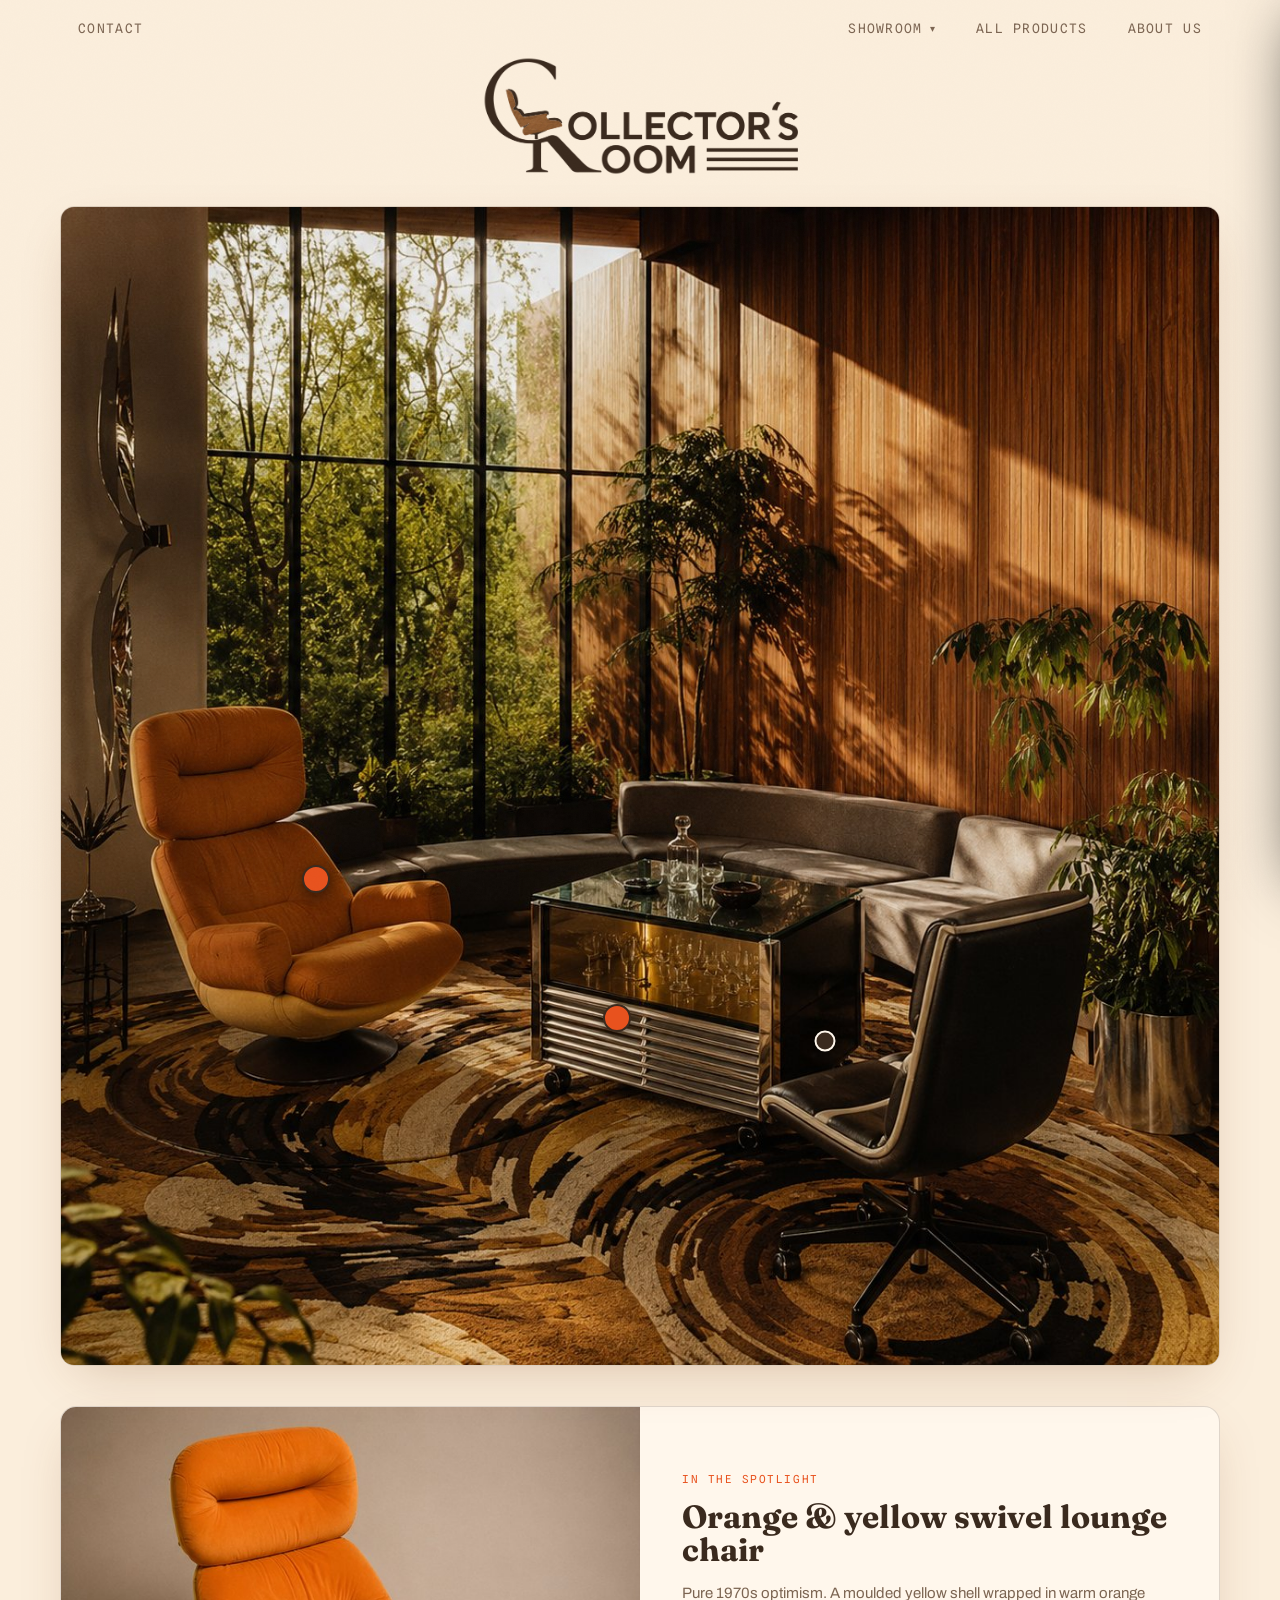
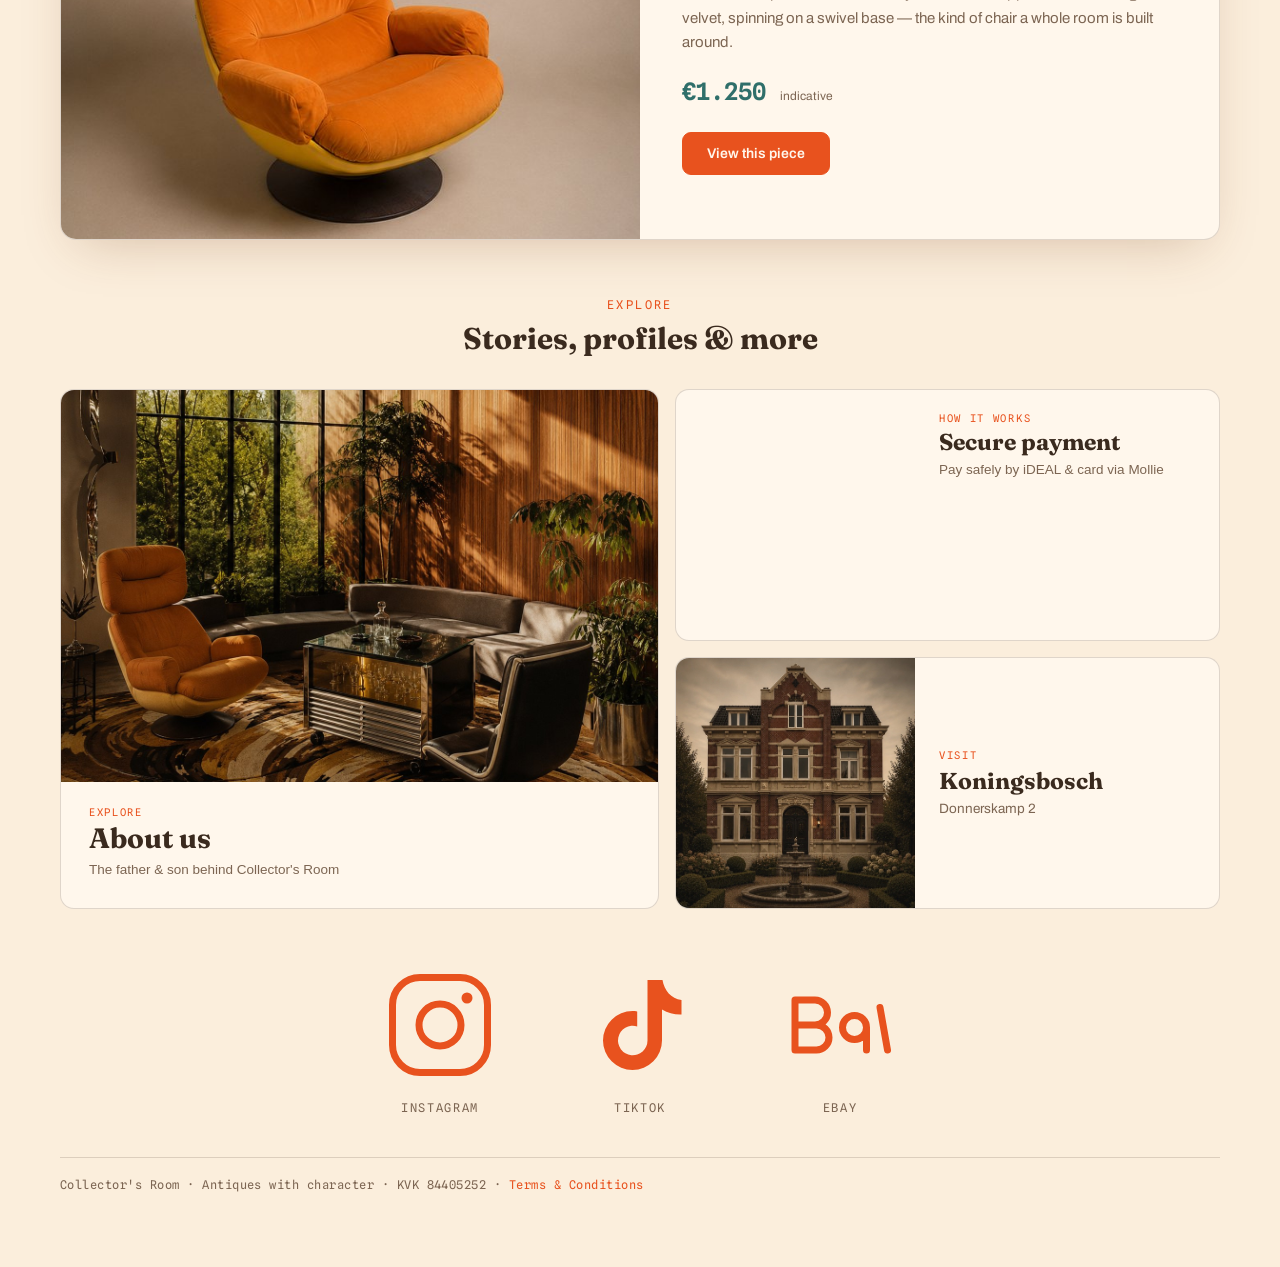
==== commit 3f9b0609: "Add files via upload" ====
--- a/Website 2/midcentury.html
+++ b/Website 2/midcentury.html
@@ -15,11 +15,16 @@
 <div class="wrap">
   <nav class="topnav" aria-label="Menu">
     <div class="nav-left">
-      <a class="tab" href="index.html">← Antique</a>
       <button class="tab" data-view="contact">Contact</button>
     </div>
     <div class="nav-right">
-      <button class="tab active" data-view="showroom">Showroom</button>
+      <div class="dropdown">
+        <button class="tab dd-toggle" aria-haspopup="true" aria-expanded="false">Showroom <span class="dd-caret">&#9662;</span></button>
+        <div class="dd-menu">
+          <a class="dd-item" href="index.html?enter=1" data-world="antique">Antique</a>
+          <a class="dd-item" href="midcentury.html" data-world="midcentury">Mid Century</a>
+        </div>
+      </div>
       <button class="tab" data-view="producten">All Products</button>
       <button class="tab" data-view="about">About us</button>
     </div>
@@ -206,7 +211,8 @@
   </div>
 </aside>
 
-<script src="js/products-mc.js"></script>
+<script>window.CR_COLLECTION='midcentury';</script>
+<script src="js/catalog.js"></script>
 <script src="js/app.js"></script>
 </body>
 </html>
--- a/Website 2/css/style.css
+++ b/Website 2/css/style.css
@@ -278,3 +278,37 @@
 /* betaal-bevestiging */
 .paid-note{background:var(--taupe);color:var(--ink);text-align:center;padding:12px 16px;border-radius:10px;
   font-family:'Archivo',sans-serif;font-weight:600;margin:0 0 14px}
+
+/* ---- showroom dropdown (Antique / Mid Century) ---- */
+.dropdown{position:relative;display:inline-block}
+.dd-toggle{display:inline-flex;align-items:center;gap:7px}
+.dd-caret{font-size:10px;transition:transform .18s}
+.dropdown.open .dd-caret{transform:rotate(180deg)}
+.dd-menu{position:absolute;top:calc(100% + 6px);left:0;min-width:180px;background:var(--ox);border:1px solid var(--line);
+  border-radius:12px;padding:6px;box-shadow:var(--shadow);opacity:0;visibility:hidden;transform:translateY(-6px);
+  transition:.16s;z-index:60;display:flex;flex-direction:column}
+.dropdown.open .dd-menu{opacity:1;visibility:visible;transform:translateY(0)}
+.dd-item{font-family:'Spline Sans Mono',monospace;font-size:12px;letter-spacing:.08em;text-transform:uppercase;
+  color:var(--bone);text-decoration:none;padding:12px 14px;border-radius:8px;transition:.14s}
+.dd-item:hover{background:var(--taupe);color:var(--ink)}
+
+/* ---- product page (PDP) ---- */
+.pdp{display:grid;grid-template-columns:1fr 1fr;gap:36px;margin:22px 0 48px;align-items:start}
+.pdp-media{background:var(--studio);border-radius:16px;overflow:hidden;border:1px solid var(--line)}
+.pdp-media img{width:100%;height:auto;display:block;aspect-ratio:4/3;object-fit:cover}
+.pdp-info{padding-top:4px}
+.pdp-info .pname{font-family:'Fraunces',serif;font-weight:700;font-size:clamp(28px,4vw,40px);line-height:1.05;margin:6px 0 16px}
+.pdp-info .price{font-size:28px;margin:10px 0 4px}
+.ship-calc{border:1px solid var(--line);border-radius:14px;padding:20px 22px;margin:22px 0}
+.ship-label{display:block;font-family:'Spline Sans Mono',monospace;font-size:11px;letter-spacing:.14em;text-transform:uppercase;color:var(--bone-dim);margin-bottom:10px}
+.ship-select{width:100%;font-family:'Archivo',sans-serif;font-size:15px;padding:12px 14px;border-radius:9px;border:1px solid var(--line);background:var(--ox-deep);color:var(--bone);cursor:pointer}
+.ship-lines{margin-top:16px;display:flex;flex-direction:column;gap:9px;font-size:14px;color:var(--bone-dim)}
+.ship-lines > div{display:flex;justify-content:space-between;gap:16px}
+.ship-total{border-top:1px solid var(--line);padding-top:11px;margin-top:2px;font-family:'Fraunces',serif;font-weight:700;font-size:20px;color:var(--bone)}
+.pdp .cta{margin-top:6px}
+.pdp .cta .primary,.pdp .cta .ghost{flex:1;min-width:150px;text-align:center;text-decoration:none;font-family:'Archivo',sans-serif;font-weight:600;font-size:15px;padding:15px 18px;border-radius:9px;border:1px solid var(--taupe);transition:.16s}
+.pdp .cta .primary{background:var(--taupe);color:var(--ink)}
+.pdp .cta .primary:hover{background:var(--taupe-d);border-color:var(--taupe-d)}
+.pdp .cta .ghost{background:transparent;color:var(--bone);border-color:var(--line)}
+.pdp .cta .ghost:hover{border-color:var(--taupe);color:var(--taupe)}
+@media(max-width:760px){.pdp{grid-template-columns:1fr;gap:22px}}
